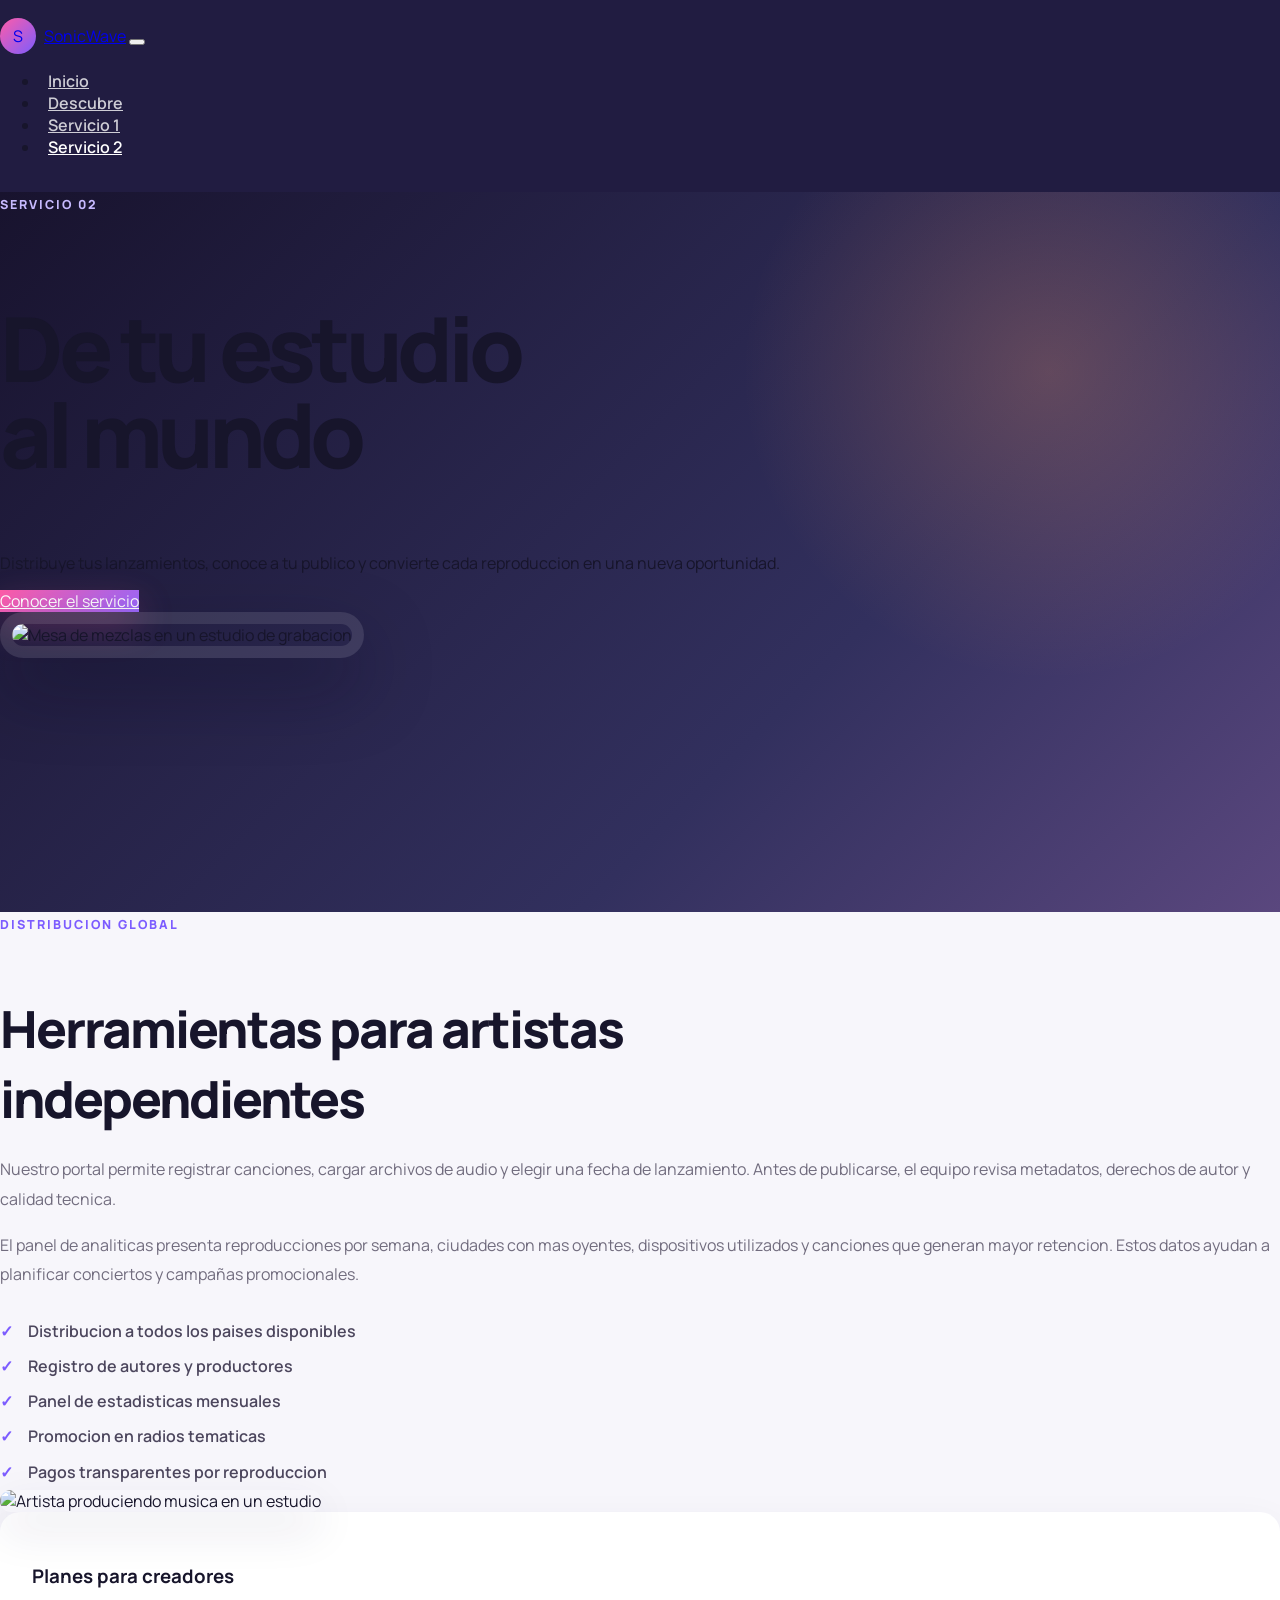
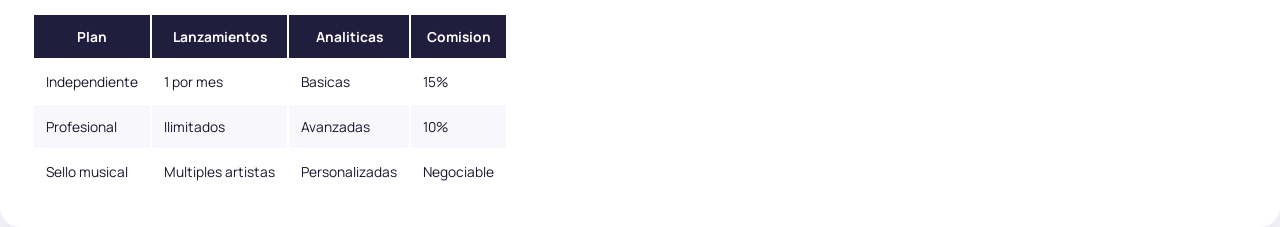
==== servicio2.html @ 7675c998 "Servicios musicales" ====
<!doctype html>
<html lang="es">
<head>
  <meta charset="utf-8">
  <meta name="viewport" content="width=device-width, initial-scale=1">
  <title>Para artistas - SonicWave</title>
  <link rel="preconnect" href="https://fonts.googleapis.com">
  <link rel="preconnect" href="https://fonts.gstatic.com" crossorigin>
  <link href="https://fonts.googleapis.com/css2?family=Manrope:wght@400;600;700;800&display=swap" rel="stylesheet">
  <link rel="stylesheet" href="../css/bootstrap.min.css">
  <link rel="stylesheet" href="styles.css">
</head>
<body>
  <nav class="navbar navbar-expand-lg navbar-dark scrolled fixed-top">
    <div class="container">
      <a class="navbar-brand fw-bold" href="index.html"><span class="brand-mark">S</span>SonicWave</a>
      <button class="navbar-toggler" type="button" data-bs-toggle="collapse" data-bs-target="#menu"><span class="navbar-toggler-icon"></span></button>
      <div class="collapse navbar-collapse" id="menu">
        <ul class="navbar-nav ms-auto">
          <li class="nav-item"><a class="nav-link" href="index.html">Inicio</a></li>
          <li class="nav-item"><a class="nav-link" href="index.html#descubre">Descubre</a></li>
          <li class="nav-item"><a class="nav-link" href="servicio1.html">Servicio 1</a></li>
          <li class="nav-item"><a class="nav-link active" href="servicio2.html">Servicio 2</a></li>
        </ul>
      </div>
    </div>
  </nav>

  <main class="service-page">
    <section class="service-hero artist-hero">
      <div class="container">
        <div class="row align-items-center min-vh-100 py-5">
          <div class="col-lg-6 text-white">
            <span class="eyebrow">SERVICIO 02</span>
            <h1>De tu estudio<br>al mundo</h1>
            <p class="lead">Distribuye tus lanzamientos, conoce a tu publico y convierte cada reproduccion en una nueva oportunidad.</p>
            <a class="btn btn-accent rounded-pill px-4" href="#contenido">Conocer el servicio</a>
          </div>
          <div class="col-lg-6 mt-5 mt-lg-0">
            <img class="detail-main-image" src="https://images.unsplash.com/photo-1598488035139-bdbb2231ce04?auto=format&amp;fit=crop&amp;w=1000&amp;q=85" alt="Mesa de mezclas en un estudio de grabacion">
          </div>
        </div>
      </div>
    </section>

    <section class="service-page-content py-5" id="contenido">
      <div class="container py-5">
        <div class="row g-5 align-items-start">
          <div class="col-lg-7">
            <span class="eyebrow dark">DISTRIBUCION GLOBAL</span>
            <h2>Herramientas para artistas independientes</h2>
            <p>Nuestro portal permite registrar canciones, cargar archivos de audio y elegir una fecha de lanzamiento. Antes de publicarse, el equipo revisa metadatos, derechos de autor y calidad tecnica.</p>
            <p>El panel de analiticas presenta reproducciones por semana, ciudades con mas oyentes, dispositivos utilizados y canciones que generan mayor retencion. Estos datos ayudan a planificar conciertos y campañas promocionales.</p>
            <ul class="detail-list">
              <li>Distribucion a todos los paises disponibles</li>
              <li>Registro de autores y productores</li>
              <li>Panel de estadisticas mensuales</li>
              <li>Promocion en radios tematicas</li>
              <li>Pagos transparentes por reproduccion</li>
            </ul>
          </div>
          <div class="col-lg-5">
            <img class="detail-secondary-image" src="https://images.unsplash.com/photo-1598653222000-6b7b7a552625?auto=format&amp;fit=crop&amp;w=800&amp;q=85" alt="Artista produciendo musica en un estudio">
          </div>
        </div>

        <div class="detail-table-wrap mt-5">
          <h3 class="mb-3">Planes para creadores</h3>
          <div class="table-responsive">
            <table class="table service-table">
              <thead><tr><th>Plan</th><th>Lanzamientos</th><th>Analiticas</th><th>Comision</th></tr></thead>
              <tbody>
                <tr><td>Independiente</td><td>1 por mes</td><td>Basicas</td><td>15%</td></tr>
                <tr><td>Profesional</td><td>Ilimitados</td><td>Avanzadas</td><td>10%</td></tr>
                <tr><td>Sello musical</td><td>Multiples artistas</td><td>Personalizadas</td><td>Negociable</td></tr>
              </tbody>
            </table>
          </div>
        </div>
      </div>
    </section>
  </main>
  <script src="../js/bootstrap.bundle.min.js"></script>
</body>
</html>
---- styles.css ----
:root {
  --ink: #17152b;
  --violet: #7c5cff;
  --pink: #ff5ca8;
  --orange: #ff9a62;
}

* { box-sizing: border-box; }
html { scroll-behavior: smooth; }
body {
  margin: 0;
  font-family: "Manrope", sans-serif;
  color: var(--ink);
  overflow-x: hidden;
}

.navbar {
  padding: 18px 0;
  transition: .25s ease;
  z-index: 1000;
}
.navbar.scrolled {
  background: rgba(24, 19, 58, .96);
  box-shadow: 0 8px 30px rgba(20, 15, 55, .15);
}
.brand-mark {
  display: inline-grid;
  width: 36px;
  height: 36px;
  place-items: center;
  margin-right: 8px;
  border-radius: 50%;
  background: linear-gradient(135deg, var(--pink), var(--violet));
}
.navbar-nav .nav-link {
  color: rgba(255,255,255,.78);
  font-weight: 600;
  margin: 0 8px;
}
.navbar-nav .nav-link.active,
.navbar-nav .nav-link:hover { color: #fff; }

.hero {
  min-height: 760px;
  position: relative;
  overflow: hidden;
  background:
    radial-gradient(circle at 80% 30%, rgba(255, 91, 174, .24), transparent 26%),
    linear-gradient(135deg, #17112f 0%, #32245e 55%, #6d3da0 100%);
}
.hero::after {
  content: "";
  position: absolute;
  width: 520px;
  height: 520px;
  right: -180px;
  bottom: -260px;
  border: 90px solid rgba(255,255,255,.035);
  border-radius: 50%;
}
.hero-orbit {
  position: absolute;
  border: 1px solid rgba(255,255,255,.08);
  border-radius: 50%;
}
.orbit-one { width: 500px; height: 500px; left: -330px; top: 100px; }
.orbit-two { width: 180px; height: 180px; right: 8%; top: 18%; }
.hero-copy { position: relative; z-index: 2; }
.eyebrow {
  display: inline-block;
  color: #c7baff;
  font-size: .78rem;
  font-weight: 800;
  letter-spacing: .16em;
  margin-bottom: 18px;
}
.eyebrow.dark { color: var(--violet); }
.hero h1 {
  font-size: clamp(3.5rem, 7vw, 6.7rem);
  line-height: .94;
  letter-spacing: -.06em;
  font-weight: 800;
  margin: 0;
}
.hero h1 span {
  background: linear-gradient(90deg, #ff81b8, #ffc08a);
  -webkit-background-clip: text;
  background-clip: text;
  color: transparent;
}
.hero .lead { max-width: 530px; color: rgba(255,255,255,.75); }
.btn-accent {
  border: 0;
  color: #fff;
  background: linear-gradient(135deg, var(--pink), #9b69ff);
  box-shadow: 0 14px 35px rgba(255,92,168,.28);
}
.stars { color: #ffc85c; letter-spacing: 2px; }
.listener-row small { color: rgba(255,255,255,.72); }
.avatars { display: flex; }
.avatars span {
  width: 38px;
  height: 38px;
  display: grid;
  place-items: center;
  margin-left: -8px;
  border: 2px solid #39275f;
  border-radius: 50%;
  background: #e7a56b;
  color: #fff;
  font-size: .62rem;
  font-weight: 800;
}
.avatars span:first-child { margin-left: 0; background: #5968b2; }
.avatars span:last-child { background: #b06482; }

.player-card {
  position: relative;
  z-index: 2;
  max-width: 440px;
  margin: auto;
  padding: 28px;
  border: 1px solid rgba(255,255,255,.15);
  border-radius: 34px;
  background: rgba(255,255,255,.11);
  box-shadow: 0 35px 80px rgba(10,7,35,.35);
  backdrop-filter: blur(18px);
  color: #fff;
}
.album-art {
  position: relative;
  height: 330px;
  overflow: hidden;
  border-radius: 24px;
  background:
    radial-gradient(circle at 67% 34%, #ffd3a5 0 4%, transparent 5%),
    linear-gradient(145deg, #ff8fa7 0%, #d477b3 45%, #5d57a8 100%);
}
.album-glow {
  position: absolute;
  width: 220px;
  height: 220px;
  left: 46px;
  bottom: -85px;
  border: 25px solid rgba(255,255,255,.15);
  border-radius: 50%;
}
.album-ring {
  position: absolute;
  width: 150px;
  height: 150px;
  right: 22px;
  bottom: 30px;
  border: 18px solid rgba(28,21,65,.25);
  border-radius: 50%;
  box-shadow: 0 0 0 18px rgba(255,255,255,.08);
}
.track-info {
  display: flex;
  align-items: center;
  justify-content: space-between;
  margin-top: 20px;
}
.track-info small { color: #c6bdd8; font-size: .68rem; letter-spacing: .12em; }
.track-info h2 { font-size: 1.45rem; margin: 4px 0 0; }
.track-info p { color: #c7bfd9; margin: 2px 0 0; }
.heart-btn {
  border: 0;
  background: transparent;
  color: #fff;
  font-size: 1.7rem;
}
.heart-btn.liked { color: var(--pink); }
.progress { height: 5px; background: rgba(255,255,255,.18); }
.progress-bar { width: 46%; background: #fff; transition: width .4s linear; }
.progress-wrap { margin-top: 16px; }
.track-time { display: flex; justify-content: space-between; color: #bfb7d0; font-size: .72rem; margin-top: 5px; }
.controls { display: flex; align-items: center; justify-content: center; gap: 24px; margin-top: 10px; }
.control-btn, .play-btn { border: 0; background: transparent; color: #fff; }
.play-btn {
  width: 52px;
  height: 52px;
  border-radius: 50%;
  background: #fff;
  color: var(--violet);
  box-shadow: 0 8px 25px rgba(255,255,255,.18);
}

.discover-section { background: #f7f6fb; }
.section-heading h2 { font-size: clamp(2rem, 4vw, 3.2rem); font-weight: 800; letter-spacing: -.04em; }
.genre-btn {
  border: 1px solid #ddd9ea;
  border-radius: 999px;
  background: #fff;
  color: #77718a;
  padding: 8px 18px;
  font-weight: 700;
}
.genre-btn.active { background: var(--ink); color: #fff; border-color: var(--ink); }
.music-card {
  height: 100%;
  padding: 12px 12px 18px;
  border-radius: 18px;
  background: #fff;
  box-shadow: 0 12px 30px rgba(37,28,78,.07);
  transition: transform .2s ease, opacity .2s ease;
}
.music-card:hover { transform: translateY(-7px); }
.music-card h3 { font-size: 1.05rem; font-weight: 800; margin: 14px 8px 2px; }
.music-card p { color: #8a8598; font-size: .85rem; margin: 0 8px; }
.cover {
  height: 230px;
  position: relative;
  overflow: hidden;
  border-radius: 14px;
}
.cover-purple { background: linear-gradient(135deg, #9f8cff, #f797c4); }
.cover-orange { background: linear-gradient(135deg, #3b2a32, #ef7b52); }
.cover-blue { background: linear-gradient(135deg, #204d80, #66c4c8); }
.cover-red { background: linear-gradient(135deg, #ec9a52, #d44b6c); }
.cover-label {
  position: absolute;
  z-index: 2;
  left: 14px;
  top: 14px;
  color: rgba(255,255,255,.9);
  font-size: .68rem;
  letter-spacing: .14em;
  font-weight: 800;
}
.vinyl {
  position: absolute;
  width: 180px;
  height: 180px;
  right: -45px;
  bottom: -45px;
  border: 28px solid rgba(20,15,45,.16);
  border-radius: 50%;
  box-shadow: 0 0 0 18px rgba(255,255,255,.12), inset 0 0 0 20px rgba(255,255,255,.08);
}
.music-item.hidden { display: none; }

.services-section {
  background: #fff;
}
.section-intro {
  max-width: 700px;
  color: #77718a;
  margin-top: 16px;
  line-height: 1.8;
}
.service-detail {
  margin-top: 40px;
  overflow: hidden;
  border: 1px solid #e8e5f0;
  border-radius: 24px;
  background: #fff;
  box-shadow: 0 18px 45px rgba(37,28,78,.08);
}
.service-image {
  width: 100%;
  height: 100%;
  min-height: 520px;
  display: block;
  object-fit: cover;
}
.service-content {
  min-height: 520px;
  padding: 44px;
}
.service-number {
  display: inline-block;
  color: var(--violet);
  font-size: .72rem;
  font-weight: 800;
  letter-spacing: .16em;
  margin-bottom: 12px;
}
.service-content h3 {
  font-size: clamp(1.7rem, 3vw, 2.35rem);
  font-weight: 800;
  letter-spacing: -.035em;
  margin-bottom: 18px;
}
.service-link {
  color: inherit;
  text-decoration: none;
}
.service-link:hover {
  color: var(--violet);
}
.service-content p {
  color: #716c7e;
  line-height: 1.75;
}
.service-table {
  margin: 24px 0 0;
  font-size: .86rem;
  vertical-align: middle;
}
.service-table thead {
  background: #211d3d;
  color: #fff;
}
.service-table th,
.service-table td {
  padding: 12px;
  border-color: #ece9f3;
}
.service-table tbody tr:nth-child(even) {
  background: #f8f7fb;
}
.service-benefits {
  margin-top: 32px;
}
.benefit-card {
  height: 140px;
  display: flex;
  flex-direction: column;
  justify-content: center;
  align-items: center;
  border-radius: 20px;
  background: linear-gradient(135deg, #f6f3ff, #fff0f7);
  text-align: center;
}
.benefit-card strong {
  color: var(--violet);
  font-size: 2.2rem;
  line-height: 1;
}
.benefit-card span {
  margin-top: 8px;
  color: #716c7e;
  font-weight: 700;
}

.service-page {
  background: #f7f6fb;
}
.service-hero {
  min-height: 720px;
  background:
    radial-gradient(circle at 82% 25%, rgba(255,92,168,.28), transparent 26%),
    linear-gradient(135deg, #17112f, #4d2e78 70%, #7352a5);
}
.artist-hero {
  background:
    radial-gradient(circle at 82% 25%, rgba(255,154,98,.24), transparent 26%),
    linear-gradient(135deg, #18132e, #32305e 65%, #5a477e);
}
.service-hero h1 {
  max-width: 650px;
  font-size: clamp(3.2rem, 7vw, 6rem);
  line-height: .96;
  font-weight: 800;
  letter-spacing: -.06em;
}
.detail-main-image {
  width: 100%;
  height: 520px;
  object-fit: cover;
  border: 12px solid rgba(255,255,255,.1);
  border-radius: 30px;
  box-shadow: 0 30px 70px rgba(12,8,35,.35);
}
.service-page-content h2 {
  max-width: 650px;
  font-size: clamp(2.2rem, 4vw, 3.5rem);
  font-weight: 800;
  letter-spacing: -.04em;
  margin-bottom: 22px;
}
.service-page-content p {
  color: #716c7e;
  line-height: 1.85;
}
.detail-secondary-image {
  width: 100%;
  height: 440px;
  object-fit: cover;
  border-radius: 24px;
  box-shadow: 0 18px 45px rgba(37,28,78,.11);
}
.detail-list {
  margin: 24px 0 0;
  padding: 0;
  list-style: none;
  line-height: 2.2;
}
.detail-list li {
  padding-left: 28px;
  position: relative;
  color: #4c465d;
  font-weight: 600;
}
.detail-list li::before {
  content: "✓";
  position: absolute;
  left: 0;
  color: var(--violet);
  font-weight: 800;
}
.detail-table-wrap {
  padding: 32px;
  border-radius: 20px;
  background: #fff;
  box-shadow: 0 15px 40px rgba(37,28,78,.07);
}

.plans-section {
  background: linear-gradient(145deg, #18132e, #31265b);
}
.plan-card {
  height: 100%;
  position: relative;
  border: 1px solid rgba(255,255,255,.12);
  border-radius: 24px;
  background: rgba(255,255,255,.07);
  color: #fff;
  padding: 34px;
}
.plan-card.featured {
  background: #fff;
  color: var(--ink);
  transform: translateY(-12px);
  box-shadow: 0 25px 55px rgba(9,6,28,.28);
}
.plan-card h3 { font-weight: 800; }
.plan-card p { color: #aaa4ba; }
.featured p { color: #858092; }
.price { font-size: 2.5rem; font-weight: 800; margin: 24px 0; }
.price small { font-size: .8rem; color: #aaa4ba; }
.plan-card ul { min-height: 115px; padding-left: 20px; line-height: 2.2; }
.plan-btn { width: 100%; border-radius: 999px; border: 1px solid rgba(255,255,255,.25); color: #fff; }
.featured .plan-btn { border: 0; background: linear-gradient(135deg, var(--pink), var(--violet)); color: #fff; }
.popular {
  position: absolute;
  right: 20px;
  top: 20px;
  border-radius: 999px;
  background: #fff0f7;
  color: #db4d90;
  padding: 6px 10px;
  font-size: .65rem;
  font-weight: 800;
}
footer { background: #121023; color: #aaa6ba; }
.footer-links a { color: #aaa6ba; text-decoration: none; margin-left: 22px; }

@media (max-width: 991px) {
  .navbar { background: rgba(24,19,58,.96); }
  .hero-copy { text-align: center; }
  .hero .lead { margin-left: auto; margin-right: auto; }
  .listener-row { justify-content: center; }
  .plan-card.featured { transform: none; }
}
@media (max-width: 575px) {
  .hero { min-height: auto; }
  .hero h1 { font-size: 3.5rem; }
  .player-card { padding: 18px; }
  .album-art { height: 270px; }
  .footer-links { margin-top: 12px; }
  .footer-links a { margin: 0 12px 0 0; }
}
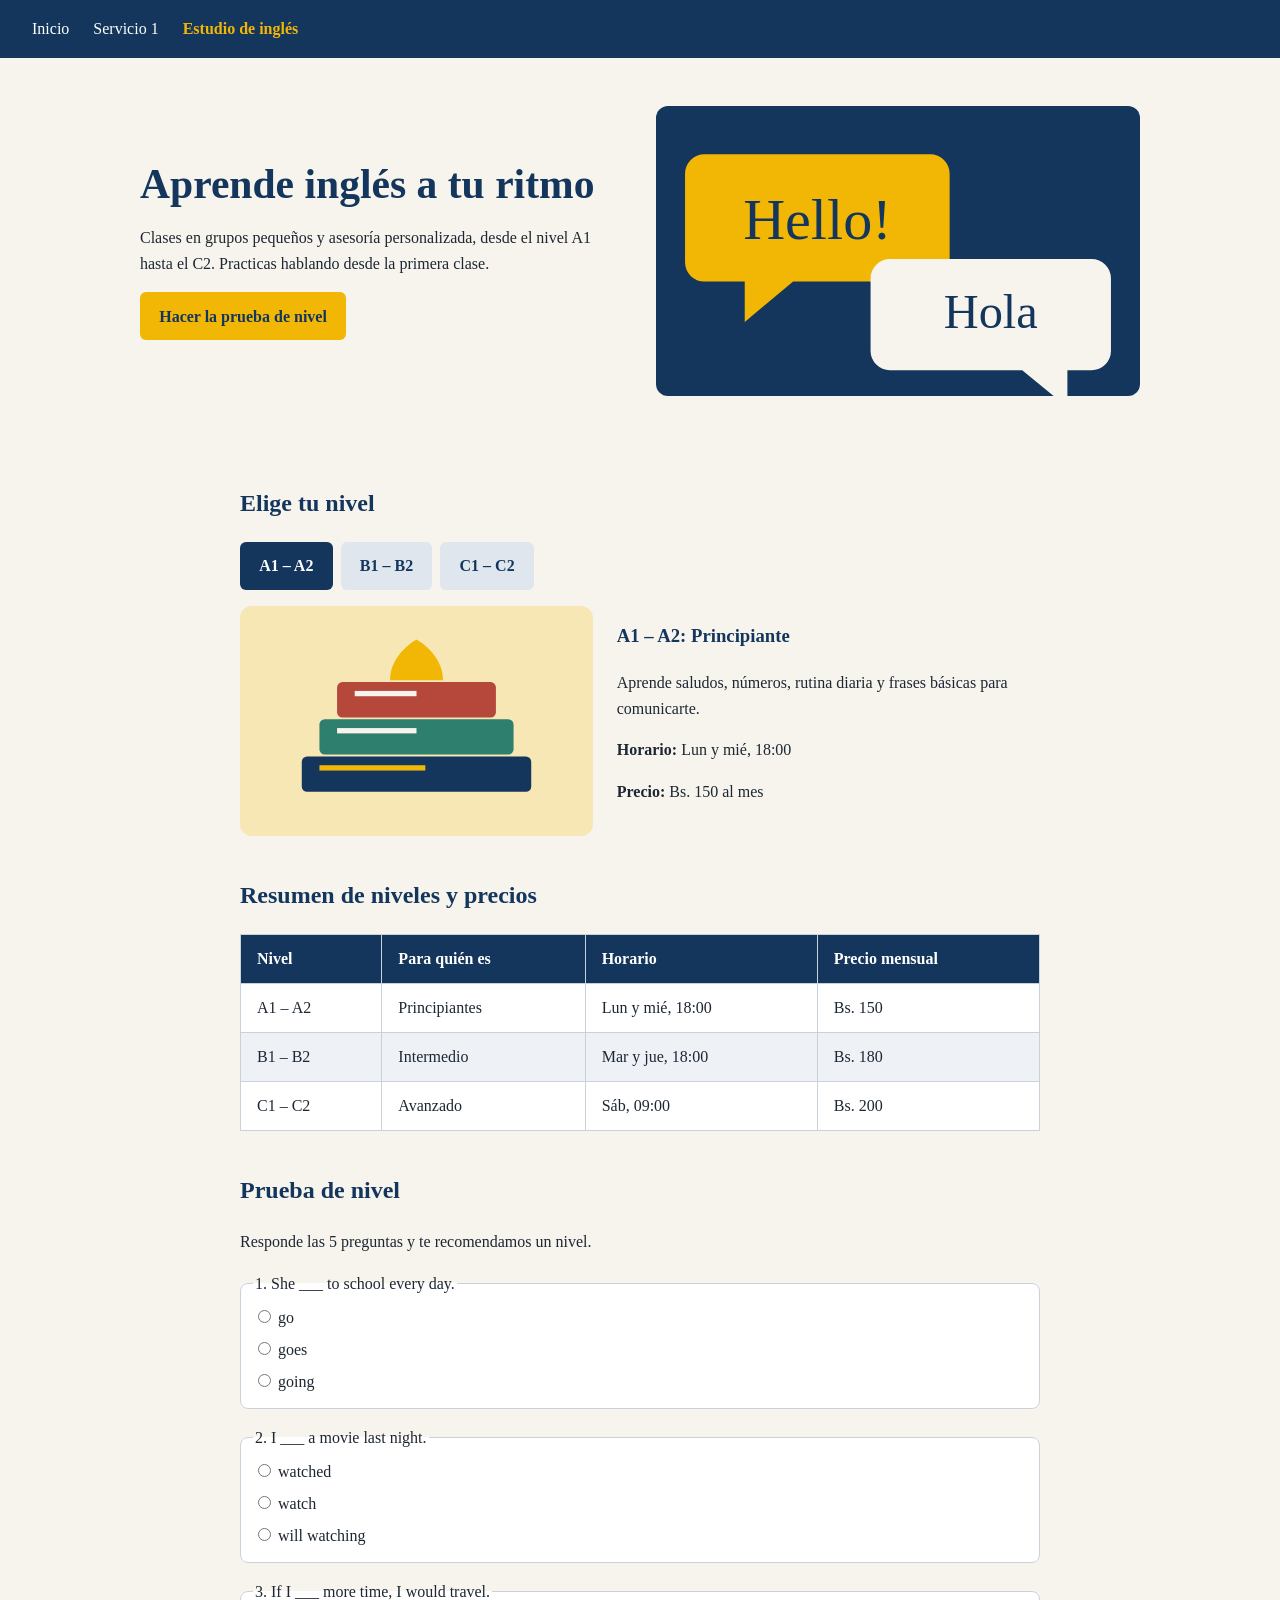
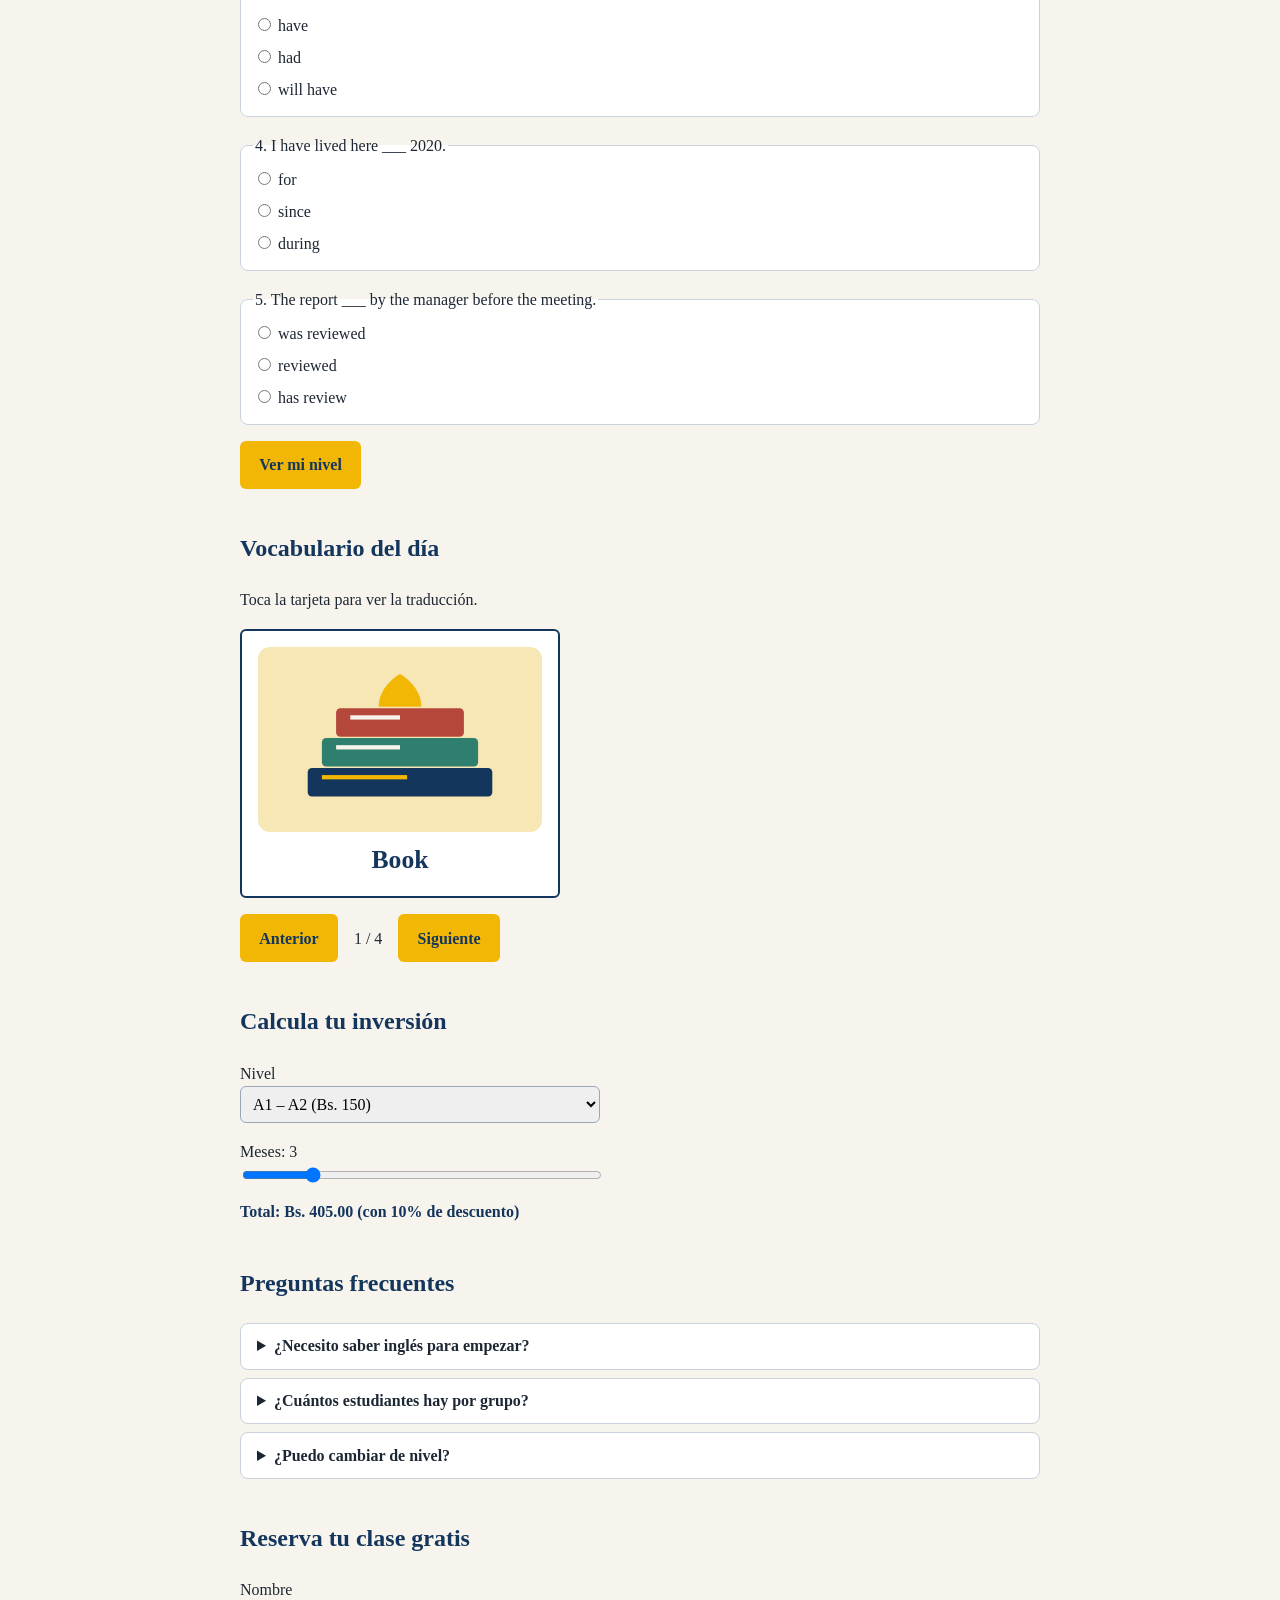
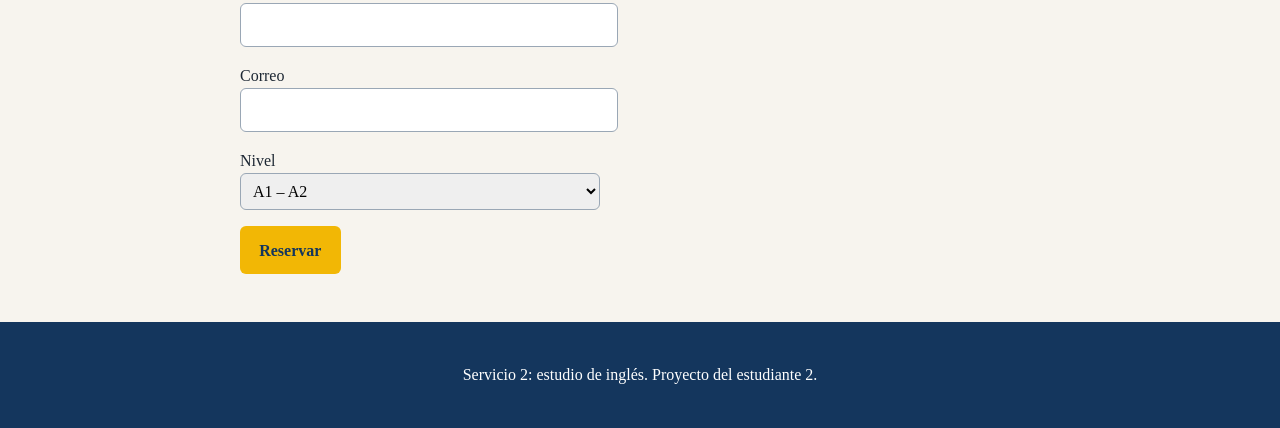
==== commit 7257ebea: "Agrego servicio 2" ====
--- a/servicio2.html
+++ b/servicio2.html
@@ -1,85 +1,260 @@
-<!doctype html>
+<!DOCTYPE html>
 <html lang="es">
 <head>
-  <meta charset="utf-8">
-  <meta name="viewport" content="width=device-width, initial-scale=1">
-  <title>Para artistas - SonicWave</title>
-  <link rel="preconnect" href="https://fonts.googleapis.com">
-  <link rel="preconnect" href="https://fonts.gstatic.com" crossorigin>
-  <link href="https://fonts.googleapis.com/css2?family=Manrope:wght@400;600;700;800&display=swap" rel="stylesheet">
-  <link rel="stylesheet" href="../css/bootstrap.min.css">
-  <link rel="stylesheet" href="styles.css">
+  <meta charset="UTF-8">
+  <meta name="viewport" content="width=device-width, initial-scale=1.0">
+  <title>Estudio de inglés | Servicio 2</title>
+  <link rel="stylesheet" href="style.css">
+  <link rel="stylesheet" href="servicio2.css">
 </head>
-<body>
-  <nav class="navbar navbar-expand-lg navbar-dark scrolled fixed-top">
-    <div class="container">
-      <a class="navbar-brand fw-bold" href="index.html"><span class="brand-mark">S</span>SonicWave</a>
-      <button class="navbar-toggler" type="button" data-bs-toggle="collapse" data-bs-target="#menu"><span class="navbar-toggler-icon"></span></button>
-      <div class="collapse navbar-collapse" id="menu">
-        <ul class="navbar-nav ms-auto">
-          <li class="nav-item"><a class="nav-link" href="index.html">Inicio</a></li>
-          <li class="nav-item"><a class="nav-link" href="index.html#descubre">Descubre</a></li>
-          <li class="nav-item"><a class="nav-link" href="servicio1.html">Servicio 1</a></li>
-          <li class="nav-item"><a class="nav-link active" href="servicio2.html">Servicio 2</a></li>
-        </ul>
-      </div>
+<body class="servicio2">
+
+  <nav class="menu2">
+    <a href="index.html">Inicio</a>
+    <a href="servicio1.html">Servicio 1</a>
+    <a href="servicio2.html" aria-current="page">Estudio de inglés</a>
+  </nav>
+
+  <header class="portada2">
+    <div>
+      <h1>Aprende inglés a tu ritmo</h1>
+      <p>Clases en grupos pequeños y asesoría personalizada, desde el nivel A1 hasta el C2. Practicas hablando desde la primera clase.</p>
+      <a class="boton" href="#prueba">Hacer la prueba de nivel</a>
     </div>
-  </nav>
-
-  <main class="service-page">
-    <section class="service-hero artist-hero">
-      <div class="container">
-        <div class="row align-items-center min-vh-100 py-5">
-          <div class="col-lg-6 text-white">
-            <span class="eyebrow">SERVICIO 02</span>
-            <h1>De tu estudio<br>al mundo</h1>
-            <p class="lead">Distribuye tus lanzamientos, conoce a tu publico y convierte cada reproduccion en una nueva oportunidad.</p>
-            <a class="btn btn-accent rounded-pill px-4" href="#contenido">Conocer el servicio</a>
-          </div>
-          <div class="col-lg-6 mt-5 mt-lg-0">
-            <img class="detail-main-image" src="https://images.unsplash.com/photo-1598488035139-bdbb2231ce04?auto=format&amp;fit=crop&amp;w=1000&amp;q=85" alt="Mesa de mezclas en un estudio de grabacion">
-          </div>
+    <img src="img/ingles.svg" alt="Dos globos de diálogo: Hello y Hola">
+  </header>
+
+  <main>
+    <!-- 1. Pestañas de niveles -->
+    <section id="niveles">
+      <h2>Elige tu nivel</h2>
+      <div class="pestanas" role="tablist" aria-label="Niveles de inglés"></div>
+      <div class="panel" id="panel-nivel" role="tabpanel">
+        <img id="nivel-img" src="" alt="">
+        <div>
+          <h3 id="nivel-titulo"></h3>
+          <p id="nivel-desc"></p>
+          <p><strong>Horario:</strong> <span id="nivel-horario"></span></p>
+          <p><strong>Precio:</strong> Bs. <span id="nivel-precio"></span> al mes</p>
         </div>
       </div>
     </section>
 
-    <section class="service-page-content py-5" id="contenido">
-      <div class="container py-5">
-        <div class="row g-5 align-items-start">
-          <div class="col-lg-7">
-            <span class="eyebrow dark">DISTRIBUCION GLOBAL</span>
-            <h2>Herramientas para artistas independientes</h2>
-            <p>Nuestro portal permite registrar canciones, cargar archivos de audio y elegir una fecha de lanzamiento. Antes de publicarse, el equipo revisa metadatos, derechos de autor y calidad tecnica.</p>
-            <p>El panel de analiticas presenta reproducciones por semana, ciudades con mas oyentes, dispositivos utilizados y canciones que generan mayor retencion. Estos datos ayudan a planificar conciertos y campañas promocionales.</p>
-            <ul class="detail-list">
-              <li>Distribucion a todos los paises disponibles</li>
-              <li>Registro de autores y productores</li>
-              <li>Panel de estadisticas mensuales</li>
-              <li>Promocion en radios tematicas</li>
-              <li>Pagos transparentes por reproduccion</li>
-            </ul>
-          </div>
-          <div class="col-lg-5">
-            <img class="detail-secondary-image" src="https://images.unsplash.com/photo-1598653222000-6b7b7a552625?auto=format&amp;fit=crop&amp;w=800&amp;q=85" alt="Artista produciendo musica en un estudio">
-          </div>
-        </div>
-
-        <div class="detail-table-wrap mt-5">
-          <h3 class="mb-3">Planes para creadores</h3>
-          <div class="table-responsive">
-            <table class="table service-table">
-              <thead><tr><th>Plan</th><th>Lanzamientos</th><th>Analiticas</th><th>Comision</th></tr></thead>
-              <tbody>
-                <tr><td>Independiente</td><td>1 por mes</td><td>Basicas</td><td>15%</td></tr>
-                <tr><td>Profesional</td><td>Ilimitados</td><td>Avanzadas</td><td>10%</td></tr>
-                <tr><td>Sello musical</td><td>Multiples artistas</td><td>Personalizadas</td><td>Negociable</td></tr>
-              </tbody>
-            </table>
-          </div>
-        </div>
-      </div>
+    <!-- Tabla resumen -->
+    <section>
+      <h2>Resumen de niveles y precios</h2>
+      <div class="tabla-scroll">
+        <table>
+          <thead>
+            <tr><th>Nivel</th><th>Para quién es</th><th>Horario</th><th>Precio mensual</th></tr>
+          </thead>
+          <tbody>
+            <tr><td>A1 – A2</td><td>Principiantes</td><td>Lun y mié, 18:00</td><td>Bs. 150</td></tr>
+            <tr><td>B1 – B2</td><td>Intermedio</td><td>Mar y jue, 18:00</td><td>Bs. 180</td></tr>
+            <tr><td>C1 – C2</td><td>Avanzado</td><td>Sáb, 09:00</td><td>Bs. 200</td></tr>
+          </tbody>
+        </table>
+      </div>
+    </section>
+
+    <!-- 2. Prueba de nivel -->
+    <section id="prueba">
+      <h2>Prueba de nivel</h2>
+      <p>Responde las 5 preguntas y te recomendamos un nivel.</p>
+      <div id="quiz"></div>
+      <button id="btnQuiz" type="button">Ver mi nivel</button>
+      <p id="resultadoQuiz" class="resultado" aria-live="polite"></p>
+    </section>
+
+    <!-- 3. Tarjetas de vocabulario -->
+    <section>
+      <h2>Vocabulario del día</h2>
+      <p>Toca la tarjeta para ver la traducción.</p>
+      <button id="tarjeta" class="tarjeta" type="button" aria-live="polite">
+        <img id="tarjeta-img" src="" alt="">
+        <span id="tarjeta-texto"></span>
+      </button>
+      <div class="controles">
+        <button id="prev" type="button">Anterior</button>
+        <span id="contador"></span>
+        <button id="next" type="button">Siguiente</button>
+      </div>
+    </section>
+
+    <!-- 4. Calculadora -->
+    <section>
+      <h2>Calcula tu inversión</h2>
+      <div class="calc">
+        <label>Nivel
+          <select id="calcNivel">
+            <option value="150">A1 – A2 (Bs. 150)</option>
+            <option value="180">B1 – B2 (Bs. 180)</option>
+            <option value="200">C1 – C2 (Bs. 200)</option>
+          </select>
+        </label>
+        <label>Meses: <output id="mesesOut">3</output>
+          <input id="calcMeses" type="range" min="1" max="12" value="3">
+        </label>
+      </div>
+      <p class="resultado" id="calcTotal" aria-live="polite"></p>
+    </section>
+
+    <!-- 5. Preguntas frecuentes -->
+    <section>
+      <h2>Preguntas frecuentes</h2>
+      <details>
+        <summary>¿Necesito saber inglés para empezar?</summary>
+        <p>No. El nivel A1 parte desde cero.</p>
+      </details>
+      <details>
+        <summary>¿Cuántos estudiantes hay por grupo?</summary>
+        <p>Máximo 8, para que todos practiquen hablando.</p>
+      </details>
+      <details>
+        <summary>¿Puedo cambiar de nivel?</summary>
+        <p>Sí. Si avanzas rápido, pasas al siguiente nivel sin costo extra.</p>
+      </details>
+    </section>
+
+    <!-- 6. Formulario -->
+    <section id="contacto">
+      <h2>Reserva tu clase gratis</h2>
+      <form id="formReserva" novalidate>
+        <label>Nombre <input id="fNombre" type="text" required></label>
+        <label>Correo <input id="fCorreo" type="email" required></label>
+        <label>Nivel
+          <select id="fNivel">
+            <option>A1 – A2</option><option>B1 – B2</option><option>C1 – C2</option>
+          </select>
+        </label>
+        <button type="submit">Reservar</button>
+        <p id="msgForm" class="resultado" aria-live="polite"></p>
+      </form>
     </section>
   </main>
-  <script src="../js/bootstrap.bundle.min.js"></script>
+
+  <footer>
+    <p>Servicio 2: estudio de inglés. Proyecto del estudiante 2.</p>
+  </footer>
+
+  <script>
+    // ---------- 1. Pestañas de niveles ----------
+    const niveles = [
+      { id: "A", nombre: "A1 – A2: Principiante", img: "img/libros.svg", alt: "Pila de libros",
+        desc: "Aprende saludos, números, rutina diaria y frases básicas para comunicarte.", horario: "Lun y mié, 18:00", precio: 150 },
+      { id: "B", nombre: "B1 – B2: Intermedio", img: "img/conversacion.svg", alt: "Dos personas conversando",
+        desc: "Conversa sobre viajes, trabajo y opiniones. Mejora tu gramática y tu comprensión.", horario: "Mar y jue, 18:00", precio: 180 },
+      { id: "C", nombre: "C1 – C2: Avanzado", img: "img/audifonos.svg", alt: "Audífonos",
+        desc: "Entiende podcasts y noticias, escribe textos formales y prepárate para exámenes.", horario: "Sáb, 09:00", precio: 200 }
+    ];
+    const lista = document.querySelector(".pestanas");
+    function mostrarNivel(i) {
+      const n = niveles[i];
+      document.getElementById("nivel-img").src = n.img;
+      document.getElementById("nivel-img").alt = n.alt;
+      document.getElementById("nivel-titulo").textContent = n.nombre;
+      document.getElementById("nivel-desc").textContent = n.desc;
+      document.getElementById("nivel-horario").textContent = n.horario;
+      document.getElementById("nivel-precio").textContent = n.precio;
+      lista.querySelectorAll("button").forEach((b, j) => {
+        b.setAttribute("aria-selected", j === i);
+        b.classList.toggle("activa", j === i);
+      });
+    }
+    niveles.forEach((n, i) => {
+      const b = document.createElement("button");
+      b.type = "button";
+      b.setAttribute("role", "tab");
+      b.textContent = n.nombre.split(":")[0];
+      b.addEventListener("click", () => mostrarNivel(i));
+      lista.appendChild(b);
+    });
+    mostrarNivel(0);
+
+    // ---------- 2. Prueba de nivel ----------
+    const preguntas = [
+      { p: "She ___ to school every day.", o: ["go", "goes", "going"], c: 1 },
+      { p: "I ___ a movie last night.", o: ["watched", "watch", "will watching"], c: 0 },
+      { p: "If I ___ more time, I would travel.", o: ["have", "had", "will have"], c: 1 },
+      { p: "I have lived here ___ 2020.", o: ["for", "since", "during"], c: 1 },
+      { p: "The report ___ by the manager before the meeting.", o: ["was reviewed", "reviewed", "has review"], c: 0 }
+    ];
+    const quiz = document.getElementById("quiz");
+    preguntas.forEach((q, i) => {
+      const f = document.createElement("fieldset");
+      f.innerHTML = `<legend>${i + 1}. ${q.p}</legend>` +
+        q.o.map((t, j) => `<label><input type="radio" name="q${i}" value="${j}"> ${t}</label>`).join("");
+      quiz.appendChild(f);
+    });
+    document.getElementById("btnQuiz").addEventListener("click", () => {
+      let puntos = 0, sinResponder = 0;
+      preguntas.forEach((q, i) => {
+        const r = document.querySelector(`input[name="q${i}"]:checked`);
+        if (!r) sinResponder++;
+        else if (Number(r.value) === q.c) puntos++;
+      });
+      const salida = document.getElementById("resultadoQuiz");
+      if (sinResponder > 0) {
+        salida.textContent = `Te faltan ${sinResponder} pregunta(s) por responder.`;
+        return;
+      }
+      const idx = puntos <= 1 ? 0 : puntos <= 3 ? 1 : 2;
+      salida.textContent = `Acertaste ${puntos} de ${preguntas.length}. Te recomendamos el nivel ${niveles[idx].nombre.split(":")[0]}.`;
+      mostrarNivel(idx);
+    });
+
+    // ---------- 3. Tarjetas de vocabulario ----------
+    const palabras = [
+      { en: "Book", es: "Libro", img: "img/libros.svg" },
+      { en: "Headphones", es: "Audífonos", img: "img/audifonos.svg" },
+      { en: "World", es: "Mundo", img: "img/mundo.svg" },
+      { en: "Conversation", es: "Conversación", img: "img/conversacion.svg" }
+    ];
+    let actual = 0, volteada = false;
+    const tarjeta = document.getElementById("tarjeta");
+    function pintarTarjeta() {
+      const w = palabras[actual];
+      document.getElementById("tarjeta-img").src = w.img;
+      document.getElementById("tarjeta-img").alt = "";
+      document.getElementById("tarjeta-texto").textContent = volteada ? w.es : w.en;
+      tarjeta.classList.toggle("volteada", volteada);
+      document.getElementById("contador").textContent = `${actual + 1} / ${palabras.length}`;
+    }
+    tarjeta.addEventListener("click", () => { volteada = !volteada; pintarTarjeta(); });
+    document.getElementById("next").addEventListener("click", () => { actual = (actual + 1) % palabras.length; volteada = false; pintarTarjeta(); });
+    document.getElementById("prev").addEventListener("click", () => { actual = (actual - 1 + palabras.length) % palabras.length; volteada = false; pintarTarjeta(); });
+    pintarTarjeta();
+
+    // ---------- 4. Calculadora ----------
+    const selNivel = document.getElementById("calcNivel");
+    const rango = document.getElementById("calcMeses");
+    function calcular() {
+      const precio = Number(selNivel.value);
+      const meses = Number(rango.value);
+      const descuento = meses >= 6 ? 0.15 : meses >= 3 ? 0.10 : 0;
+      const total = precio * meses * (1 - descuento);
+      document.getElementById("mesesOut").textContent = meses;
+      document.getElementById("calcTotal").textContent =
+        `Total: Bs. ${total.toFixed(2)}` + (descuento ? ` (con ${descuento * 100}% de descuento)` : "");
+    }
+    selNivel.addEventListener("change", calcular);
+    rango.addEventListener("input", calcular);
+    calcular();
+
+    // ---------- 6. Formulario ----------
+    document.getElementById("formReserva").addEventListener("submit", (e) => {
+      e.preventDefault();
+      const nombre = document.getElementById("fNombre").value.trim();
+      const correo = document.getElementById("fCorreo").value.trim();
+      const nivel = document.getElementById("fNivel").value;
+      const msg = document.getElementById("msgForm");
+      if (nombre === "" || !correo.includes("@")) {
+        msg.textContent = "Escribe tu nombre y un correo válido.";
+        return;
+      }
+      msg.textContent = `Gracias, ${nombre}. Reservamos tu clase gratis del nivel ${nivel}. Te escribiremos a ${correo}.`;
+      e.target.reset();
+    });
+  </script>
 </body>
 </html>
--- a/servicio2.css
+++ b/servicio2.css
@@ -0,0 +1,85 @@
+/* Estilos solo del servicio 2 (para no chocar con style.css del estudiante 1) */
+.servicio2 {
+  --azul: #14365d;
+  --amarillo: #f2b705;
+  --papel: #f7f4ee;
+  margin: 0;
+  font-family: Georgia, "Times New Roman", serif;
+  line-height: 1.6;
+  color: #1d2733;
+  background: var(--papel);
+}
+
+.servicio2 .menu2 { display: flex; gap: 1.5rem; flex-wrap: wrap; padding: 1rem 2rem; background: var(--azul); }
+.servicio2 .menu2 a { color: #fff; text-decoration: none; }
+.servicio2 .menu2 a:hover,
+.servicio2 .menu2 a:focus-visible,
+.servicio2 .menu2 a[aria-current="page"] { color: var(--amarillo); }
+.servicio2 .menu2 a[aria-current="page"] { font-weight: bold; }
+
+.servicio2 .portada2 {
+  display: grid; grid-template-columns: 1fr 1fr; gap: 2rem; align-items: center;
+  max-width: 1000px; margin: 0 auto; padding: 3rem 2rem;
+}
+.servicio2 .portada2 h1 { font-size: 2.6rem; line-height: 1.15; margin: 0 0 1rem; color: var(--azul); }
+.servicio2 img { max-width: 100%; height: auto; border-radius: 12px; }
+
+.servicio2 main { max-width: 800px; margin: 0 auto; padding: 0 2rem 2rem; }
+.servicio2 h2 { color: var(--azul); margin-top: 2.5rem; }
+
+.servicio2 .boton,
+.servicio2 button {
+  display: inline-block; padding: .7rem 1.2rem; font: inherit; font-weight: bold;
+  color: var(--azul); background: var(--amarillo); border: 0; border-radius: 6px;
+  cursor: pointer; text-decoration: none;
+}
+.servicio2 .boton:focus-visible,
+.servicio2 button:focus-visible,
+.servicio2 input:focus-visible,
+.servicio2 select:focus-visible,
+.servicio2 summary:focus-visible { outline: 3px solid var(--azul); outline-offset: 2px; }
+
+/* Pestañas */
+.servicio2 .pestanas { display: flex; gap: .5rem; flex-wrap: wrap; margin-bottom: 1rem; }
+.servicio2 .pestanas button { background: #dfe6ee; }
+.servicio2 .pestanas button.activa { background: var(--azul); color: #fff; }
+.servicio2 .panel { display: grid; grid-template-columns: 1fr 1.2fr; gap: 1.5rem; align-items: center; }
+.servicio2 .panel h3 { margin-top: 0; color: var(--azul); }
+
+/* Tabla */
+.servicio2 .tabla-scroll { overflow-x: auto; }
+.servicio2 table { width: 100%; border-collapse: collapse; background: #fff; }
+.servicio2 th, .servicio2 td { padding: .7rem 1rem; border: 1px solid #c9d1da; text-align: left; }
+.servicio2 th { background: var(--azul); color: #fff; }
+.servicio2 tbody tr:nth-child(even) { background: #eef2f7; }
+
+/* Quiz y formulario */
+.servicio2 fieldset { margin: 0 0 1rem; border: 1px solid #c9d1da; border-radius: 8px; background: #fff; }
+.servicio2 fieldset label { display: block; padding: .2rem 0; }
+.servicio2 form label,
+.servicio2 .calc label { display: block; margin-bottom: 1rem; }
+.servicio2 input[type="text"],
+.servicio2 input[type="email"],
+.servicio2 select { display: block; width: 100%; max-width: 360px; padding: .5rem; font: inherit; border: 1px solid #9aa7b5; border-radius: 6px; }
+.servicio2 input[type="range"] { display: block; width: 100%; max-width: 360px; }
+.servicio2 .resultado { font-weight: bold; color: var(--azul); }
+
+/* Tarjeta de vocabulario */
+.servicio2 .tarjeta {
+  display: flex; flex-direction: column; align-items: center; gap: .5rem;
+  width: 100%; max-width: 320px; padding: 1rem; font-size: 1.6rem;
+  background: #fff; color: var(--azul); border: 2px solid var(--azul);
+}
+.servicio2 .tarjeta.volteada { background: var(--azul); color: #fff; }
+.servicio2 .controles { display: flex; align-items: center; gap: 1rem; margin-top: 1rem; }
+
+/* Preguntas frecuentes */
+.servicio2 details { margin-bottom: .5rem; padding: .6rem 1rem; background: #fff; border: 1px solid #c9d1da; border-radius: 8px; }
+.servicio2 summary { cursor: pointer; font-weight: bold; }
+
+.servicio2 footer { padding: 1.5rem 2rem; text-align: center; color: #fff; background: var(--azul); }
+
+@media (max-width: 700px) {
+  .servicio2 .portada2,
+  .servicio2 .panel { grid-template-columns: 1fr; }
+}
